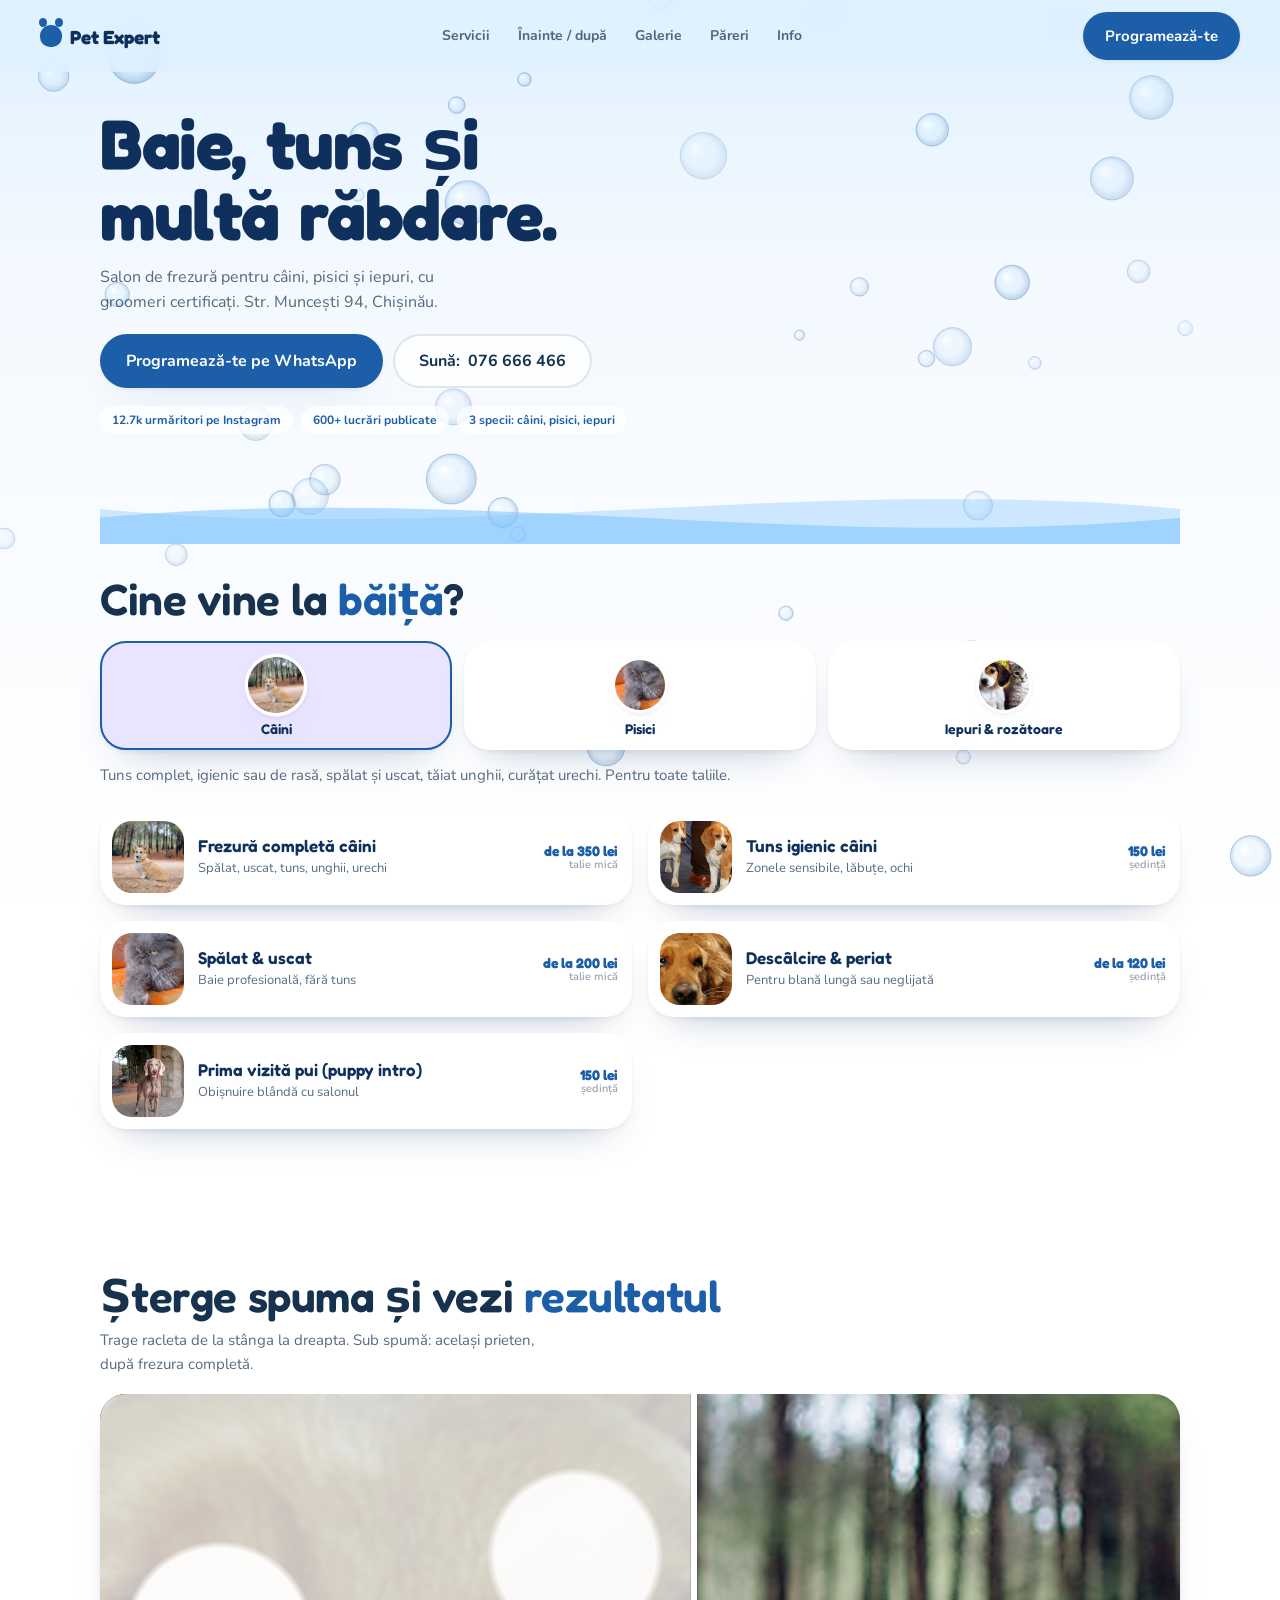
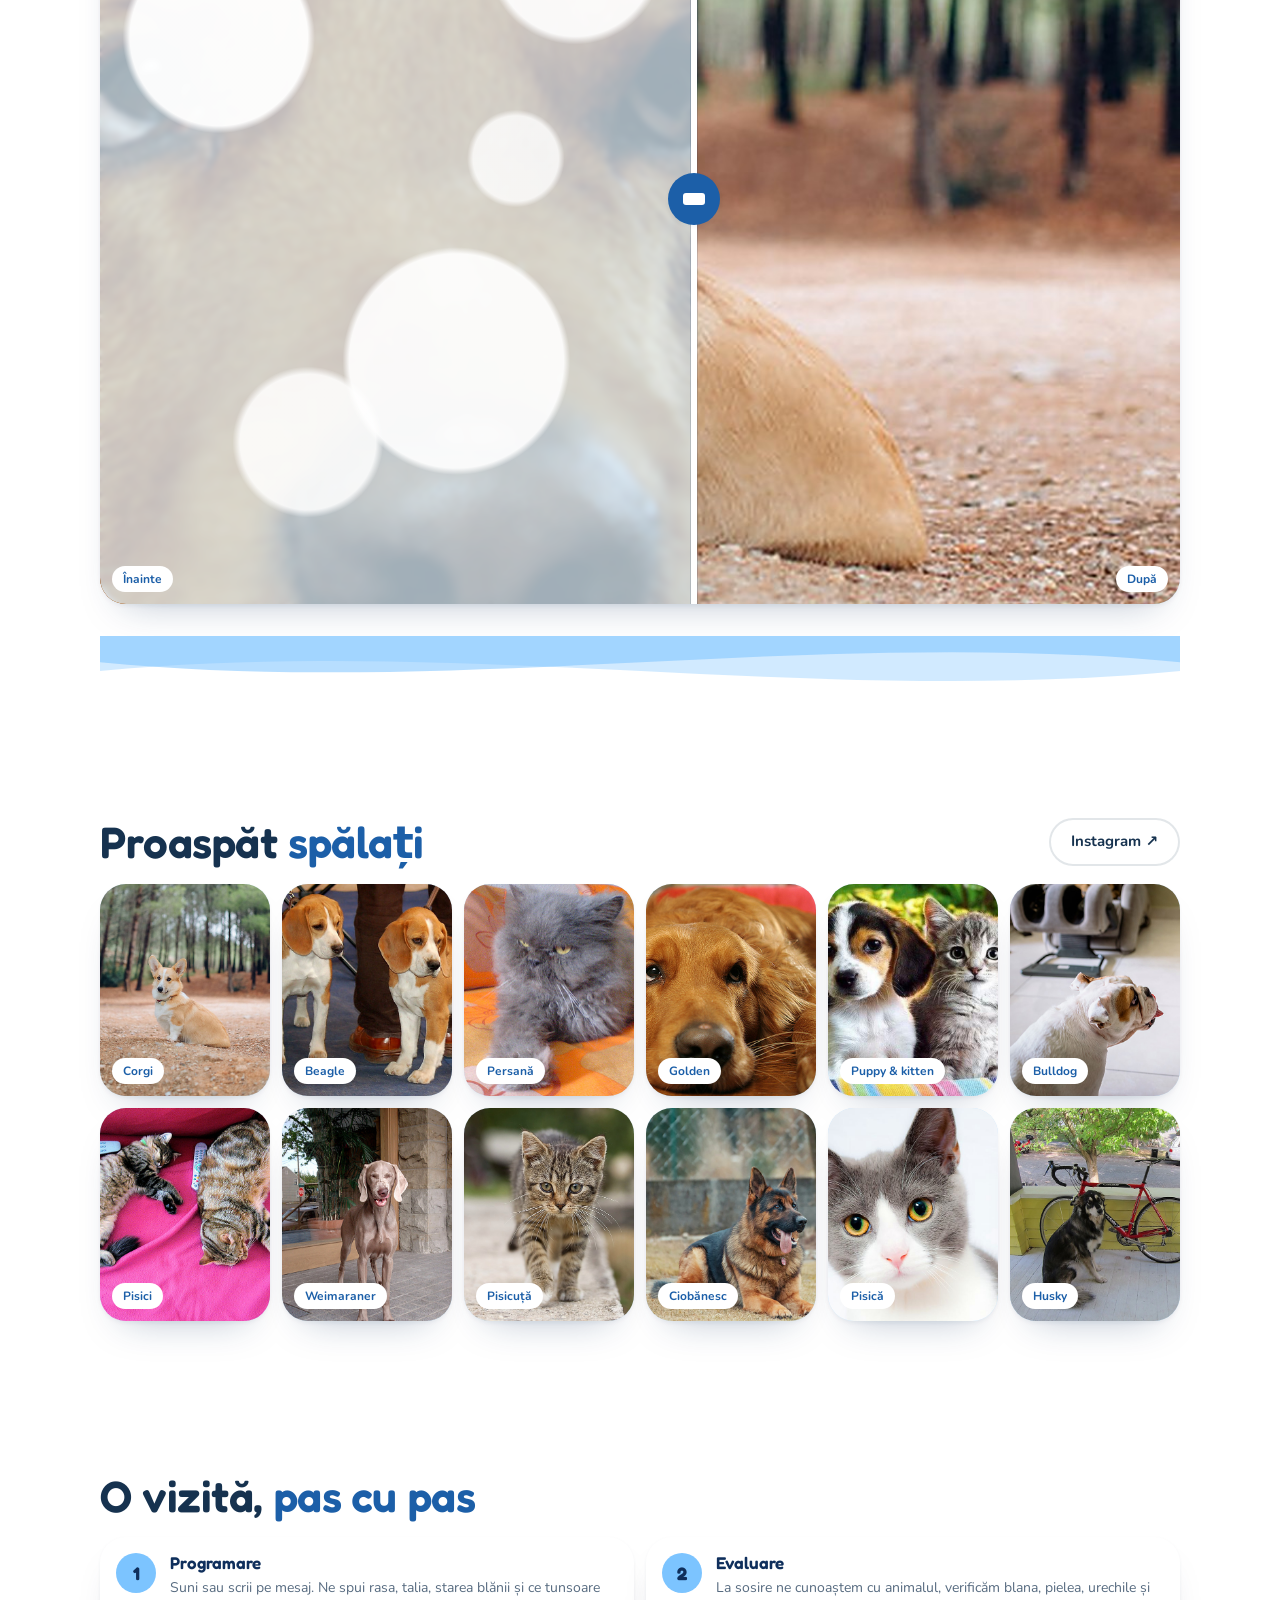
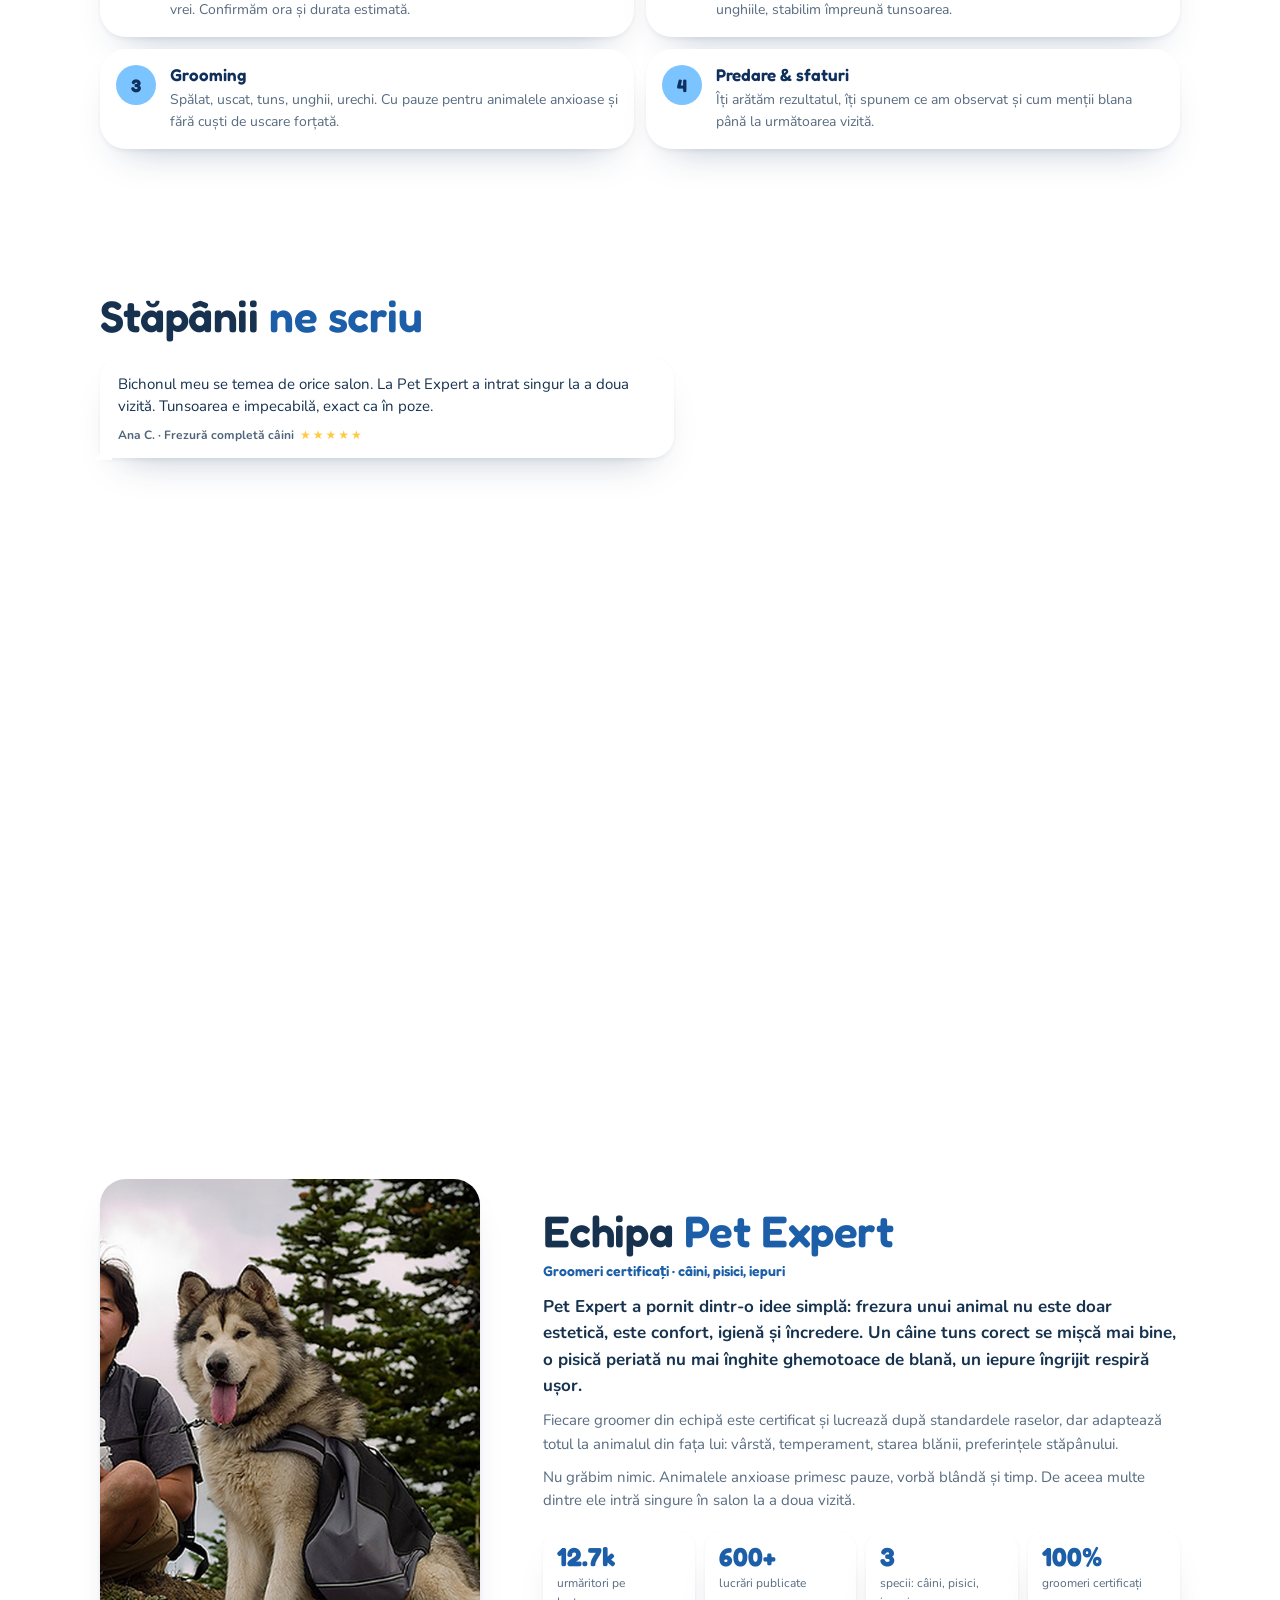
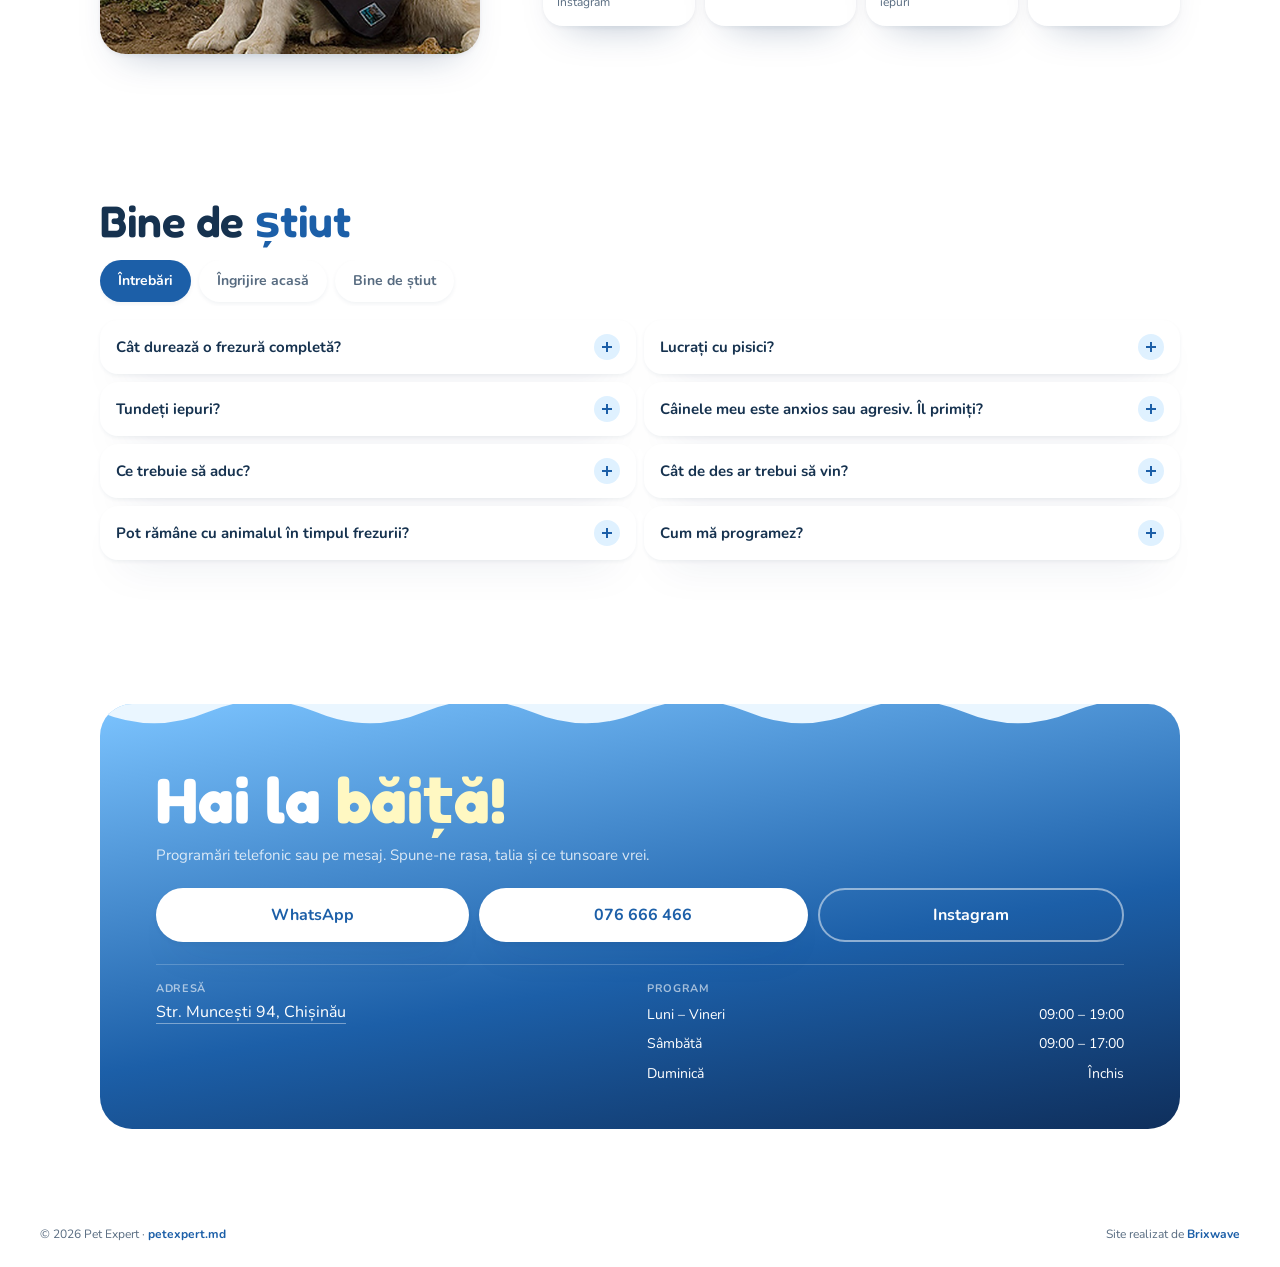
==== designs/01-bubbles/index.html @ f847d254 "Trei design-uri noi create special pentru Pet Expert - 01-bubbles: baie & spumă; bule de săpun pe ca" ====
<!DOCTYPE html>
<html lang="ro">
<head>
<meta charset="utf-8">
<meta name="viewport" content="width=device-width, initial-scale=1, viewport-fit=cover">
<title>Pet Expert — Bubbles</title>
<meta name="description" content="Pet Expert: salon de frezură pentru câini, pisici și iepuri în Chișinău, str. Muncești 94. Groomeri certificați. Programează-te la 076 666 466.">
<meta name="theme-color" content="#dff1ff">
<link rel="preconnect" href="https://fonts.googleapis.com">
<link rel="preconnect" href="https://fonts.gstatic.com" crossorigin>
<link href="https://fonts.googleapis.com/css2?family=Fredoka:wght@400;500;600;700&family=Nunito:wght@400;600;700;800&display=swap" rel="stylesheet">
<link rel="stylesheet" href="style.css">
</head>
<body>
<canvas class="bubbles" id="bubbles" aria-hidden="true"></canvas>

<header class="top">
  <a class="brand" href="#" aria-label="Pet Expert, acasă"><span class="brand__paw" aria-hidden="true"></span>Pet Expert</a>
  <nav class="top__nav" aria-label="Meniu principal"><a href="#servicii">Servicii</a><a href="#transformare">Înainte / după</a><a href="#galerie">Galerie</a><a href="#pareri">Păreri</a><a href="#info">Info</a></nav>
  <a class="btn btn--primary top__cta" data-wa href="#" target="_blank" rel="noopener">Programează-te</a>
</header>

<main>
  <!-- HERO -->
  <section class="hero">
    <div class="hero__text">
      <h1 class="hero__title" id="hero-title">Baie, tuns și multă răbdare.</h1>
      <p class="hero__sub">Salon de frezură pentru câini, pisici și iepuri, cu groomeri certificați. Str. Muncești 94, Chișinău.</p>
      <div class="hero__cta">
        <a class="btn btn--primary btn--lg" data-wa href="#" target="_blank" rel="noopener">Programează-te pe WhatsApp</a>
        <a class="btn btn--ghost btn--lg" data-tel href="#">Sună: <span data-brand="phone"></span></a>
      </div>
      <ul class="hero__facts" id="hero-facts"></ul>
    </div>
    <div class="tub">
      <div class="tub__water"></div>
      <figure class="tub__photo"><img data-photo="Cover" src="../../shared/photos/hero.jpg" alt="Samoyed alb, pufos, după frezură completă" width="800" height="1000" fetchpriority="high"></figure>
      <svg class="tub__foam" viewBox="0 0 400 60" preserveAspectRatio="none" aria-hidden="true"><path d="M0 40 Q 25 10 50 40 T 100 40 T 150 40 T 200 40 T 250 40 T 300 40 T 350 40 T 400 40 V 60 H 0 Z" fill="#fff"/></svg>
      <span class="tub__badge">12.7k urmăritori</span>
    </div>
  </section>

  <div class="wave" aria-hidden="true"><svg viewBox="0 0 1440 80" preserveAspectRatio="none"><path class="wave__p wave__p--a" d="M0 40 C 240 80 480 0 720 40 S 1200 80 1440 40 V 80 H 0 Z"/><path class="wave__p wave__p--b" d="M0 50 C 240 10 480 90 720 50 S 1200 10 1440 50 V 80 H 0 Z"/></svg></div>

  <!-- ALEGE PRIETENUL -->
  <section class="pick" id="servicii">
    <div class="wrap">
      <h2 class="h2">Cine vine la <em>băiță</em>?</h2>
      <div class="pick__row" id="pick" role="tablist" aria-label="Animalul"></div>
      <p class="pick__text" id="pick-text"></p>
    </div>
    <div class="wrap soaps" id="services"></div>
  </section>

  <!-- ÎNAINTE / DUPĂ (squeegee) -->
  <section class="squeegee" id="transformare">
    <div class="wrap">
      <h2 class="h2">Șterge spuma și vezi <em>rezultatul</em></h2>
      <p class="sub">Trage racleta de la stânga la dreapta. Sub spumă: același prieten, după frezura completă.</p>
    </div>
    <div class="wrap">
      <div class="sq" id="sq">
        <img class="sq__after" data-photo="După" src="../../shared/photos/post-01.jpg" alt="Corgi după frezură completă" width="1200" height="900" loading="lazy">
        <div class="sq__before" id="sq-before"><img data-photo="Înainte" src="../../shared/photos/post-04.jpg" alt="Golden Retriever înainte de frezură" width="1200" height="900" loading="lazy"><div class="sq__foam"></div></div>
        <input class="sq__range" id="sq-range" type="range" min="0" max="100" value="55" aria-label="Poziția racletei">
        <div class="sq__tool" aria-hidden="true"><i></i></div>
        <span class="sq__tag sq__tag--l" aria-hidden="true">Înainte</span><span class="sq__tag sq__tag--r" aria-hidden="true">După</span>
      </div>
    </div>
  </section>

  <div class="wave wave--flip" aria-hidden="true"><svg viewBox="0 0 1440 80" preserveAspectRatio="none"><path class="wave__p wave__p--a" d="M0 40 C 240 80 480 0 720 40 S 1200 80 1440 40 V 80 H 0 Z"/><path class="wave__p wave__p--b" d="M0 50 C 240 10 480 90 720 50 S 1200 10 1440 50 V 80 H 0 Z"/></svg></div>

  <!-- GALERIE -->
  <section class="gallery" id="galerie">
    <div class="wrap gallery__head"><h2 class="h2">Proaspăt <em>spălați</em></h2><a class="btn btn--ghost" data-ig href="#" target="_blank" rel="noopener">Instagram ↗</a></div>
    <div class="gallery__row" id="gallery" tabindex="0" aria-label="Galerie, derulează orizontal"></div>
  </section>

  <!-- CUM DECURGE -->
  <section class="steps">
    <div class="wrap">
      <h2 class="h2">O vizită, <em>pas cu pas</em></h2>
      <ol class="steps__list" id="process"></ol>
    </div>
  </section>

  <!-- PĂRERI -->
  <section class="chat" id="pareri">
    <div class="wrap">
      <h2 class="h2">Stăpânii <em>ne scriu</em></h2>
      <div class="chat__list" id="quotes"></div>
    </div>
  </section>

  <!-- ECHIPA + CIFRE -->
  <section class="team">
    <div class="wrap team__grid">
      <figure class="team__photo"><img data-photo="Echipa" src="../../shared/photos/portrait.jpg" alt="Om și husky, prieteni" width="800" height="1000" loading="lazy"></figure>
      <div class="team__text">
        <h2 class="h2">Echipa <em>Pet Expert</em></h2>
        <p class="team__role" data-founder="role"></p>
        <div id="story"></div>
        <ul class="stats" id="stats"></ul>
      </div>
    </div>
  </section>

  <!-- INFO -->
  <section class="info" id="info">
    <div class="wrap">
      <h2 class="h2">Bine de <em>știut</em></h2>
      <div class="tabs" id="tabs" role="tablist"></div>
      <div class="acc is-on" id="faq" role="tabpanel"></div>
      <div class="acc" id="care" role="tabpanel"></div>
      <div class="acc" id="policies" role="tabpanel"></div>
    </div>
  </section>

  <!-- CONTACT -->
  <section class="contact" id="contact">
    <div class="wrap contact__card">
      <svg class="contact__foam" viewBox="0 0 400 40" preserveAspectRatio="none" aria-hidden="true"><path d="M0 30 Q 20 5 40 30 T 80 30 T 120 30 T 160 30 T 200 30 T 240 30 T 280 30 T 320 30 T 360 30 T 400 30 V 40 H 0 Z" fill="#eaf6ff"/></svg>
      <h2 class="contact__title">Hai la <em>băiță!</em></h2>
      <p>Programări telefonic sau pe mesaj. Spune-ne rasa, talia și ce tunsoare vrei.</p>
      <div class="contact__cta">
        <a class="btn btn--light btn--lg" data-wa href="#" target="_blank" rel="noopener">WhatsApp</a>
        <a class="btn btn--light btn--lg" data-tel href="#"><span data-brand="phone"></span></a>
        <a class="btn btn--outline btn--lg" data-ig href="#" target="_blank" rel="noopener">Instagram</a>
      </div>
      <div class="contact__grid">
        <div><b>Adresă</b><a data-maps href="#" target="_blank" rel="noopener" data-brand="address"></a></div>
        <div><b>Program</b><div id="schedule"></div></div>
      </div>
    </div>
  </section>
</main>

<footer class="foot"><span>© <span id="year"></span> Pet Expert · <a data-site href="#" target="_blank" rel="noopener">petexpert.md</a></span><span>Site realizat de <a href="https://github.com/brixwave-technology" target="_blank" rel="noopener">Brixwave</a></span></footer>

<nav class="dock" aria-label="Acțiuni rapide"><a class="dock__main" data-wa href="#" target="_blank" rel="noopener">WhatsApp · programare</a><a data-tel href="#">Sună</a></nav>

<script src="../../shared/petexpert-data.js"></script>
<script src="script.js"></script>
</body>
</html>
---- designs/01-bubbles/style.css ----
/* ============ BUBBLES — Pet Expert (mobile-first) ============ */
:root{
  --sky:#dff1ff; --sky-2:#c6e6ff; --water:#7cc4ff; --deep:#1c5fa8; --navy:#0f2f5c; --lav:#e9e4ff; --foam:#ffffff;
  --ink:#16324f; --ink-70:rgba(22,50,79,.72); --ink-45:rgba(22,50,79,.45); --line:rgba(22,50,79,.12);
  --display:"Fredoka", system-ui, sans-serif; --sans:"Nunito", system-ui, sans-serif;
  --spring:cubic-bezier(.34,1.56,.64,1); --ease:cubic-bezier(.32,.72,0,1);
  --pad:20px; --r:26px; --dock:74px;
  --shadow:0 2px 4px rgba(15,47,92,.06),0 20px 40px -24px rgba(15,47,92,.35);
}
*,*::before,*::after{box-sizing:border-box}
html{scroll-behavior:smooth}
@media (prefers-reduced-motion:reduce){html{scroll-behavior:auto}}
body{margin:0;background:linear-gradient(180deg,var(--sky) 0%,#f4f9ff 30%,#fff 100%) fixed;color:var(--ink);font:400 16px/1.55 var(--sans);-webkit-font-smoothing:antialiased;overflow-x:hidden;padding-bottom:calc(var(--dock) + env(safe-area-inset-bottom))}
img{display:block;max-width:100%;height:auto}
a{color:inherit;text-decoration:none}
ul,ol{margin:0;padding:0;list-style:none}
h1,h2,h3,p,figure,dl,dd{margin:0}
button{font:inherit;color:inherit}
em{font-style:normal;color:var(--deep)}
::selection{background:var(--water);color:var(--navy)}
:focus-visible{outline:3px solid var(--water);outline-offset:3px;border-radius:12px}
.wrap{padding:0 var(--pad)}
section{padding:44px 0;position:relative}
.h2{font:600 clamp(28px,7.4vw,36px)/1.05 var(--display);letter-spacing:-.01em;text-wrap:balance}
.sub{margin-top:10px;color:var(--ink-70);font-size:15px;max-width:52ch}
.bubbles{position:fixed;inset:0;width:100%;height:100%;z-index:0;pointer-events:none}
main,header,footer,.dock,.wave{position:relative;z-index:1}

/* buttons */
.btn{display:inline-flex;align-items:center;justify-content:center;gap:8px;min-height:48px;padding:12px 20px;border-radius:999px;border:2px solid transparent;background:#fff;color:var(--ink);font:700 15px/1 var(--sans);cursor:pointer;transition:transform .55s var(--spring),background-color .3s,box-shadow .4s;box-shadow:var(--shadow);-webkit-tap-highlight-color:transparent}
.btn:hover{transform:translateY(-2px) scale(1.02)}
.btn:active{transform:scale(.96);transition-duration:.08s}
.btn--primary{background:var(--deep);color:#fff}
.btn--primary:hover{background:#1a6fc4}
.btn--ghost{background:rgba(255,255,255,.7);border-color:var(--line);box-shadow:none}
.btn--light{background:#fff;color:var(--deep)}
.btn--outline{background:transparent;color:#fff;border-color:rgba(255,255,255,.5);box-shadow:none}
.btn--lg{min-height:54px;padding:14px 24px;font-size:16px}

/* top */
.top{position:sticky;top:0;z-index:30;display:flex;align-items:center;justify-content:space-between;gap:12px;padding:10px var(--pad);background:rgba(223,241,255,.75);backdrop-filter:blur(14px);-webkit-backdrop-filter:blur(14px)}
.brand{display:flex;align-items:center;gap:8px;font:700 19px/1 var(--display);color:var(--navy)}
.brand__paw{width:22px;height:22px;border-radius:50% 50% 45% 45%;background:var(--deep);position:relative}
.brand__paw::before,.brand__paw::after{content:"";position:absolute;width:8px;height:9px;border-radius:50%;background:var(--deep);top:-7px;left:-1px}
.brand__paw::after{left:auto;right:-1px}
.top__nav{display:none}
.top__cta{display:none}

/* hero */
.hero{padding:18px var(--pad) 0;display:grid;gap:26px}
.hero__title{font:700 clamp(38px,11vw,54px)/1.02 var(--display);letter-spacing:-.02em;color:var(--navy)}
.hero__title .l{display:inline-block;opacity:0;transform:translateY(30px) scale(.8);animation:pop .8s var(--spring) forwards;animation-delay:calc(var(--i) * 28ms)}
.hero__title .sp{display:inline-block;width:.28em}
@keyframes pop{to{opacity:1;transform:none}}
.hero__sub{margin-top:14px;color:var(--ink-70);font-size:16px;max-width:38ch;opacity:0;animation:up .8s var(--ease) .5s forwards}
.hero__cta{display:grid;gap:10px;margin-top:20px;opacity:0;animation:up .8s var(--ease) .65s forwards}
.hero__facts{display:flex;flex-wrap:wrap;gap:8px;margin-top:18px;opacity:0;animation:up .8s var(--ease) .8s forwards}
.hero__facts li{padding:8px 12px;border-radius:999px;background:rgba(255,255,255,.75);font:700 12px/1 var(--sans);color:var(--deep)}
@keyframes up{from{opacity:0;transform:translateY(12px)}to{opacity:1;transform:none}}
.tub{position:relative;aspect-ratio:4/5;max-width:440px;border-radius:220px 220px var(--r) var(--r);overflow:hidden;background:var(--sky-2);box-shadow:var(--shadow);opacity:0;animation:up 1s var(--ease) .3s forwards}
.tub__photo{position:absolute;inset:0}
.tub__photo img{width:100%;height:100%;object-fit:cover;transform:scale(1.04);transition:transform 1.6s var(--ease)}
.tub:hover .tub__photo img{transform:none}
.tub__water{position:absolute;left:-10%;right:-10%;bottom:-6%;height:34%;background:linear-gradient(180deg,rgba(124,196,255,.55),rgba(28,95,168,.65));border-radius:50% 50% 0 0/40% 40% 0 0;animation:slosh 5s ease-in-out infinite alternate;z-index:2;mix-blend-mode:multiply}
@keyframes slosh{to{transform:translateX(4%) rotate(-2deg)}}
.tub__foam{position:absolute;left:-2%;right:-2%;bottom:24%;width:104%;height:40px;z-index:3;animation:foam 4s ease-in-out infinite alternate}
@keyframes foam{to{transform:translateX(-3%) translateY(3px)}}
.tub__badge{position:absolute;top:16px;right:16px;z-index:4;padding:10px 14px;border-radius:999px;background:#fff;font:700 13px/1 var(--display);color:var(--deep);box-shadow:var(--shadow);animation:float 5s ease-in-out infinite alternate}
@keyframes float{to{transform:translateY(-8px) rotate(3deg)}}
@media (prefers-reduced-motion:reduce){.hero__title .l,.hero__sub,.hero__cta,.hero__facts,.tub{animation:none;opacity:1;transform:none}.tub__water,.tub__foam,.tub__badge,.wave__p,.soap{animation:none!important}}

/* waves */
.wave{height:70px;margin:20px 0 -20px;overflow:hidden;line-height:0}
.wave svg{width:200%;height:100%;display:block;animation:wave 14s linear infinite}
.wave--flip svg{transform:scaleY(-1)}
.wave--flip{margin:-20px 0 20px}
@keyframes wave{to{transform:translateX(-50%)}}
.wave--flip svg{animation:wave-flip 14s linear infinite}
@keyframes wave-flip{from{transform:scaleY(-1) translateX(0)}to{transform:scaleY(-1) translateX(-50%)}}
.wave__p--a{fill:rgba(124,196,255,.35)}
.wave__p--b{fill:rgba(124,196,255,.55)}

/* pick */
.pick__row{display:flex;gap:12px;margin-top:18px}
.pet-btn{flex:1;display:flex;flex-direction:column;align-items:center;gap:8px;padding:14px 8px 12px;border-radius:var(--r);border:2px solid transparent;background:#fff;cursor:pointer;box-shadow:var(--shadow);transition:transform .55s var(--spring),border-color .3s,background-color .3s}
.pet-btn:active{transform:scale(.95)}
.pet-btn.is-on{border-color:var(--deep);background:var(--lav)}
.pet-btn i{width:56px;height:56px;border-radius:50%;overflow:hidden;display:block;border:3px solid #fff;box-shadow:var(--shadow);transition:transform .6s var(--spring)}
.pet-btn.is-on i{transform:scale(1.12) rotate(-6deg)}
.pet-btn img{width:100%;height:100%;object-fit:cover}
.pet-btn b{font:600 14px/1.1 var(--display);color:var(--navy)}
.pick__text{margin-top:14px;color:var(--ink-70);font-size:15px}
.soaps{display:grid;gap:12px;margin-top:22px}
.soap{position:relative;border-radius:var(--r);background:#fff;box-shadow:var(--shadow);overflow:hidden;animation:float 6s ease-in-out infinite alternate;animation-delay:calc(var(--i) * -.9s);transition:opacity .4s,transform .5s var(--spring)}
.soap.is-hidden{display:none}
.soap__head{width:100%;display:grid;grid-template-columns:72px 1fr auto;gap:14px;align-items:center;padding:12px 14px 12px 12px;border:0;background:none;text-align:left;cursor:pointer}
.soap__img{width:72px;height:72px;border-radius:20px;overflow:hidden;background:var(--sky)}
.soap__img img{width:100%;height:100%;object-fit:cover}
.soap__name{display:block;font:600 17px/1.15 var(--display);color:var(--navy)}
.soap__sub{display:block;margin-top:3px;font-size:13px;color:var(--ink-70)}
.soap__price{font:700 14px/1.1 var(--display);color:var(--deep);text-align:right;white-space:nowrap}
.soap__price small{display:block;font:600 11px/1.2 var(--sans);color:var(--ink-45)}
.soap__body{display:grid;grid-template-rows:0fr;transition:grid-template-rows .55s var(--ease)}
.soap__body>div{overflow:hidden}
.soap__body p{padding:0 16px 8px;font-size:14px;color:var(--ink-70)}
.soap__meta{display:flex;flex-wrap:wrap;gap:8px;padding:6px 16px 16px}
.soap__meta span{padding:7px 11px;border-radius:999px;background:var(--sky);font:700 12px/1 var(--sans);color:var(--deep)}
.soap__meta .btn{margin-left:auto;min-height:40px;padding:8px 14px;font-size:13px}
.soap.is-open .soap__body{grid-template-rows:1fr}
.soap.is-open{animation-play-state:paused;transform:none}

/* squeegee */
.sq{position:relative;aspect-ratio:4/3;border-radius:var(--r);overflow:hidden;background:var(--sky-2);box-shadow:var(--shadow);user-select:none;touch-action:pan-y;margin-top:18px}
.sq img{position:absolute;inset:0;width:100%;height:100%;object-fit:cover}
.sq__before{position:absolute;inset:0;width:var(--x,55%);overflow:hidden}
.sq__before img{width:auto;height:100%;max-width:none}
.sq__foam{position:absolute;inset:0;background:radial-gradient(circle at 20% 30%,rgba(255,255,255,.95) 0 12%,transparent 13%),radial-gradient(circle at 60% 70%,rgba(255,255,255,.9) 0 16%,transparent 17%),radial-gradient(circle at 80% 20%,rgba(255,255,255,.9) 0 10%,transparent 11%),radial-gradient(circle at 35% 80%,rgba(255,255,255,.85) 0 9%,transparent 10%),radial-gradient(circle at 70% 45%,rgba(255,255,255,.8) 0 7%,transparent 8%),rgba(223,241,255,.72);backdrop-filter:blur(3px);-webkit-backdrop-filter:blur(3px)}
.sq__range{position:absolute;inset:0;width:100%;height:100%;opacity:0;cursor:ew-resize;margin:0;z-index:3}
.sq__tool{position:absolute;top:0;bottom:0;left:var(--x,55%);width:6px;background:#fff;transform:translateX(-50%);z-index:2;box-shadow:0 0 0 1px rgba(15,47,92,.15)}
.sq__tool i{position:absolute;left:50%;top:50%;width:52px;height:52px;border-radius:50%;background:var(--deep);transform:translate(-50%,-50%);box-shadow:var(--shadow);display:grid;place-items:center}
.sq__tool i::before{content:"";width:22px;height:12px;border-radius:3px;background:#fff}
.sq__tag{position:absolute;bottom:12px;padding:7px 11px;border-radius:999px;background:#fff;font:700 12px/1 var(--sans);color:var(--deep);z-index:2}
.sq__tag--l{left:12px}.sq__tag--r{right:12px}

/* gallery */
.gallery__head{display:flex;justify-content:space-between;align-items:center;gap:12px;flex-wrap:wrap}
.gallery__row{display:flex;gap:12px;overflow-x:auto;scroll-snap-type:x mandatory;padding:18px var(--pad) 8px;scrollbar-width:none}
.gallery__row::-webkit-scrollbar{display:none}
.shot{flex:0 0 62%;scroll-snap-align:center;aspect-ratio:4/5;border-radius:var(--r);overflow:hidden;position:relative;background:var(--sky-2);box-shadow:var(--shadow);transform:rotate(calc(var(--r-deg) * 1deg));transition:transform .7s var(--spring)}
.shot:hover{transform:rotate(0) scale(1.03)}
.shot img{width:100%;height:100%;object-fit:cover}
.shot::after{content:"";position:absolute;inset:0;background:linear-gradient(115deg,transparent 40%,rgba(255,255,255,.45) 50%,transparent 60%);transform:translateX(-120%);transition:transform .9s var(--ease)}
.shot:hover::after{transform:translateX(120%)}
.shot figcaption{position:absolute;left:12px;bottom:12px;padding:7px 11px;border-radius:999px;background:#fff;font:700 12px/1 var(--sans);color:var(--deep)}

/* steps */
.steps__list{display:grid;gap:12px;margin-top:18px;counter-reset:s}
.steps__list li{display:grid;grid-template-columns:auto 1fr;gap:14px;padding:16px;border-radius:var(--r);background:#fff;box-shadow:var(--shadow)}
.steps__list li::before{counter-increment:s;content:counter(s);width:40px;height:40px;border-radius:50%;background:var(--water);color:var(--navy);display:grid;place-items:center;font:700 18px/1 var(--display)}
.steps__list h3{font:600 17px/1.2 var(--display);color:var(--navy)}
.steps__list p{margin-top:4px;font-size:14px;color:var(--ink-70)}

/* chat bubbles */
.chat__list{display:grid;gap:14px;margin-top:18px}
.msg{position:relative;max-width:88%;padding:16px 18px;border-radius:22px;background:#fff;box-shadow:var(--shadow);font-size:15px;line-height:1.5}
.msg::after{content:"";position:absolute;bottom:-2px;width:18px;height:18px;background:#fff;clip-path:polygon(0 0,100% 100%,0 100%)}
.msg:nth-child(odd){justify-self:start;border-bottom-left-radius:6px}
.msg:nth-child(odd)::after{left:-6px;transform:scaleX(-1)}
.msg:nth-child(even){justify-self:end;background:var(--deep);color:#fff;border-bottom-right-radius:6px}
.msg:nth-child(even)::after{right:-6px;background:var(--deep)}
.msg footer{margin-top:10px;font:700 12px/1.2 var(--sans);opacity:.75}
.msg .stars{letter-spacing:2px;color:#ffb703;margin-left:6px}
.msg.reveal{transform:translateY(16px) scale(.96)}

/* team + stats */
.team__grid{display:grid;gap:18px}
.team__photo{aspect-ratio:4/5;max-width:380px;border-radius:var(--r);overflow:hidden;box-shadow:var(--shadow)}
.team__photo img{width:100%;height:100%;object-fit:cover}
.team__role{margin-top:8px;font:600 14px/1.3 var(--display);color:var(--deep)}
#story{margin-top:14px;display:grid;gap:10px;color:var(--ink-70);font-size:15px}
#story p:first-child{color:var(--ink);font-weight:700;font-size:17px}
.stats{display:grid;grid-template-columns:1fr 1fr;gap:10px;margin-top:18px}
.stats li{padding:14px;border-radius:20px;background:#fff;box-shadow:var(--shadow)}
.stats b{display:block;font:700 26px/1 var(--display);color:var(--deep)}
.stats span{display:block;margin-top:4px;font-size:12px;color:var(--ink-70)}

/* info */
.tabs{display:flex;gap:8px;margin-top:16px;overflow-x:auto;scrollbar-width:none;padding-bottom:4px}
.tabs::-webkit-scrollbar{display:none}
.tabs button{flex:none;min-height:42px;padding:10px 16px;border-radius:999px;border:2px solid transparent;background:#fff;font:700 14px/1 var(--sans);color:var(--ink-70);cursor:pointer;box-shadow:var(--shadow);transition:transform .5s var(--spring),background-color .3s,color .3s}
.tabs button.is-on{background:var(--deep);color:#fff}
.tabs button:active{transform:scale(.95)}
.acc{display:none;gap:8px;margin-top:14px}
.acc.is-on{display:grid}
.ai{border-radius:18px;background:#fff;box-shadow:var(--shadow);overflow:hidden}
.ai button{width:100%;display:flex;justify-content:space-between;align-items:center;gap:12px;min-height:52px;padding:14px 16px;background:none;border:0;text-align:left;font:700 15px/1.3 var(--sans);cursor:pointer}
.ai button i{flex:none;width:26px;height:26px;border-radius:50%;background:var(--sky);position:relative;transition:transform .5s var(--spring)}
.ai button i::before,.ai button i::after{content:"";position:absolute;left:50%;top:50%;width:10px;height:2px;background:var(--deep);transform:translate(-50%,-50%)}
.ai button i::after{transform:translate(-50%,-50%) rotate(90deg)}
.ai.is-open button i{transform:rotate(45deg)}
.ai .a{display:grid;grid-template-rows:0fr;transition:grid-template-rows .5s var(--ease)}
.ai .a>div{overflow:hidden}
.ai .a p{padding:0 16px 16px;font-size:14px;color:var(--ink-70)}
.ai.is-open .a{grid-template-rows:1fr}

/* contact */
.contact__card{position:relative;margin:0 var(--pad);padding:40px 22px 26px;border-radius:32px;background:linear-gradient(170deg,var(--water),var(--deep) 60%,var(--navy));color:#fff;overflow:hidden}
.contact__foam{position:absolute;left:0;top:-1px;width:100%;height:36px;transform:scaleY(-1)}
.contact__title{font:700 clamp(34px,10vw,52px)/1 var(--display)}
.contact__title em{color:#fff8c2}
.contact__card>p{margin-top:12px;color:rgba(255,255,255,.8);font-size:15px}
.contact__cta{display:grid;gap:10px;margin-top:20px}
.contact__grid{display:grid;gap:14px;margin-top:22px;padding-top:18px;border-top:1px solid rgba(255,255,255,.2)}
.contact__grid b{display:block;font:700 11px/1 var(--sans);letter-spacing:.06em;text-transform:uppercase;color:rgba(255,255,255,.6);margin-bottom:6px}
.contact__grid a{border-bottom:1px solid rgba(255,255,255,.4)}
.sched{display:flex;justify-content:space-between;gap:12px;padding:4px 0;font-size:14px;font-variant-numeric:tabular-nums}
.foot{display:flex;justify-content:space-between;flex-wrap:wrap;gap:8px;padding:20px var(--pad);font-size:12px;color:var(--ink-70)}
.foot a{color:var(--deep);font-weight:700}

/* dock */
.dock{position:fixed;left:0;right:0;bottom:0;z-index:40;display:grid;grid-template-columns:1.7fr 1fr;gap:8px;padding:10px var(--pad) calc(10px + env(safe-area-inset-bottom));background:rgba(255,255,255,.85);backdrop-filter:blur(16px);-webkit-backdrop-filter:blur(16px);border-top:1px solid var(--line)}
.dock a{display:inline-flex;align-items:center;justify-content:center;min-height:50px;border-radius:999px;background:var(--sky);color:var(--deep);font:700 14px/1 var(--sans);transition:transform .4s var(--spring)}
.dock a:active{transform:scale(.96)}
.dock__main{background:var(--deep)!important;color:#fff!important}

/* reveals */
.reveal{opacity:0;transform:translateY(16px);transition:opacity .7s ease,transform .8s var(--spring)}
.reveal.is-in{opacity:1;transform:none}
@media (prefers-reduced-motion:reduce){.reveal{opacity:1;transform:none;transition:none}}

/* ≥ 720 */
@media (min-width:720px){
  :root{--pad:32px}
  .hero{grid-template-columns:1.05fr .95fr;align-items:center;gap:40px;padding-top:36px}
  .hero__cta{grid-template-columns:auto auto;justify-content:start}
  .tub{margin-left:auto}
  .soaps{grid-template-columns:1fr 1fr}
  .shot{flex-basis:34%}
  .steps__list{grid-template-columns:1fr 1fr}
  .team__grid{grid-template-columns:.8fr 1.2fr;align-items:center}
  .stats{grid-template-columns:repeat(4,1fr)}
  .contact__cta{grid-template-columns:auto auto auto}
  .contact__grid{grid-template-columns:1fr 1fr}
  .msg{max-width:70%}
}
/* ≥ 1024 */
@media (min-width:1024px){
  :root{--pad:0px;--dock:0px}
  body{padding-bottom:0}
  main{max-width:1160px;margin:0 auto;padding:0 40px}
  section{padding:72px 0}
  .top{padding:12px 40px}
  .top__nav{display:flex;gap:4px}
  .top__nav a{padding:8px 12px;border-radius:999px;font:700 14px/1 var(--sans);color:var(--ink-70);transition:background-color .3s,color .3s}
  .top__nav a:hover{background:#fff;color:var(--deep)}
  .top__cta{display:inline-flex}
  .dock{display:none}
  .h2{font-size:44px}
  .hero__title{font-size:70px}
  .soaps{grid-template-columns:repeat(2,1fr);gap:16px}
  .gallery__row{overflow:visible;display:grid;grid-template-columns:repeat(6,1fr);scroll-snap-type:none}
  .shot{flex:none}
  .chat__list{max-width:820px}
  .acc.is-on{grid-template-columns:1fr 1fr}
  .contact__card{padding:64px 56px 40px}
  .contact__title{font-size:64px}
  .foot{padding:24px 40px}
  .wave{margin:40px 0 -40px}.wave--flip{margin:-40px 0 40px}
}
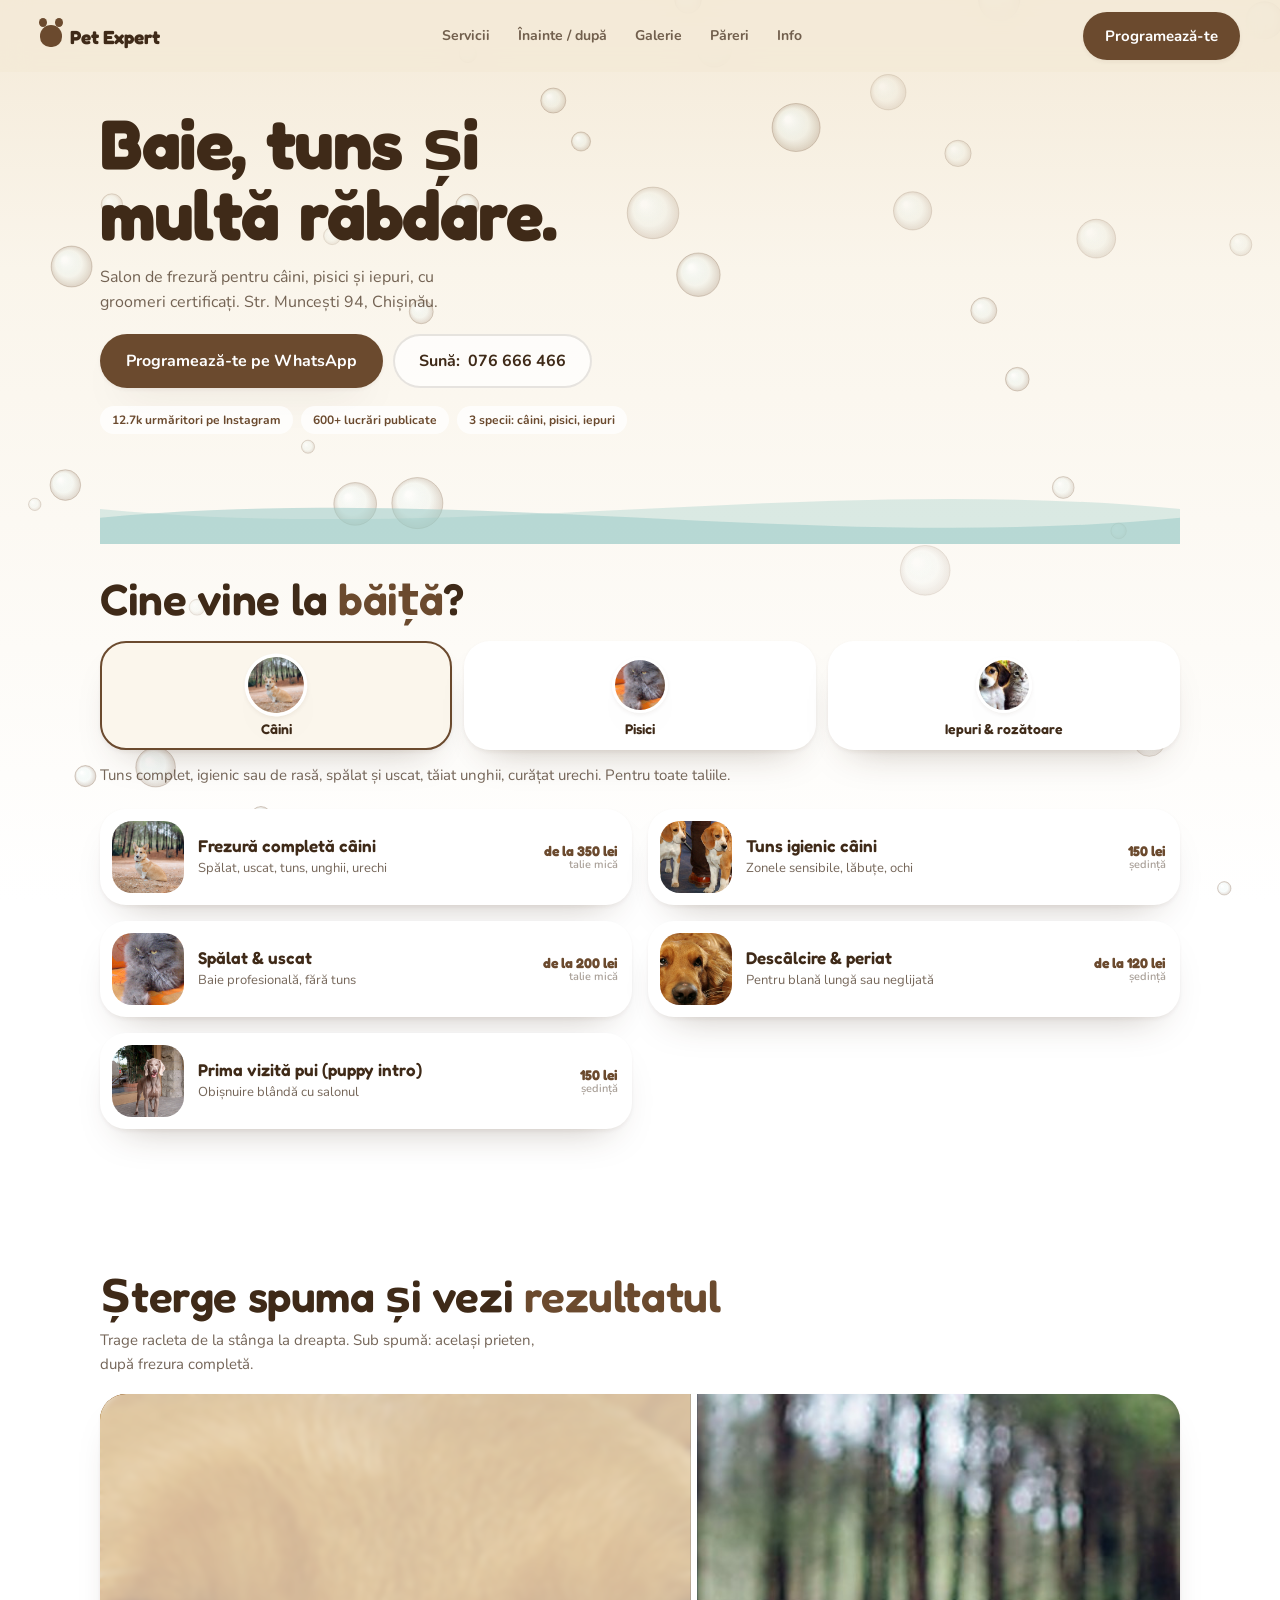
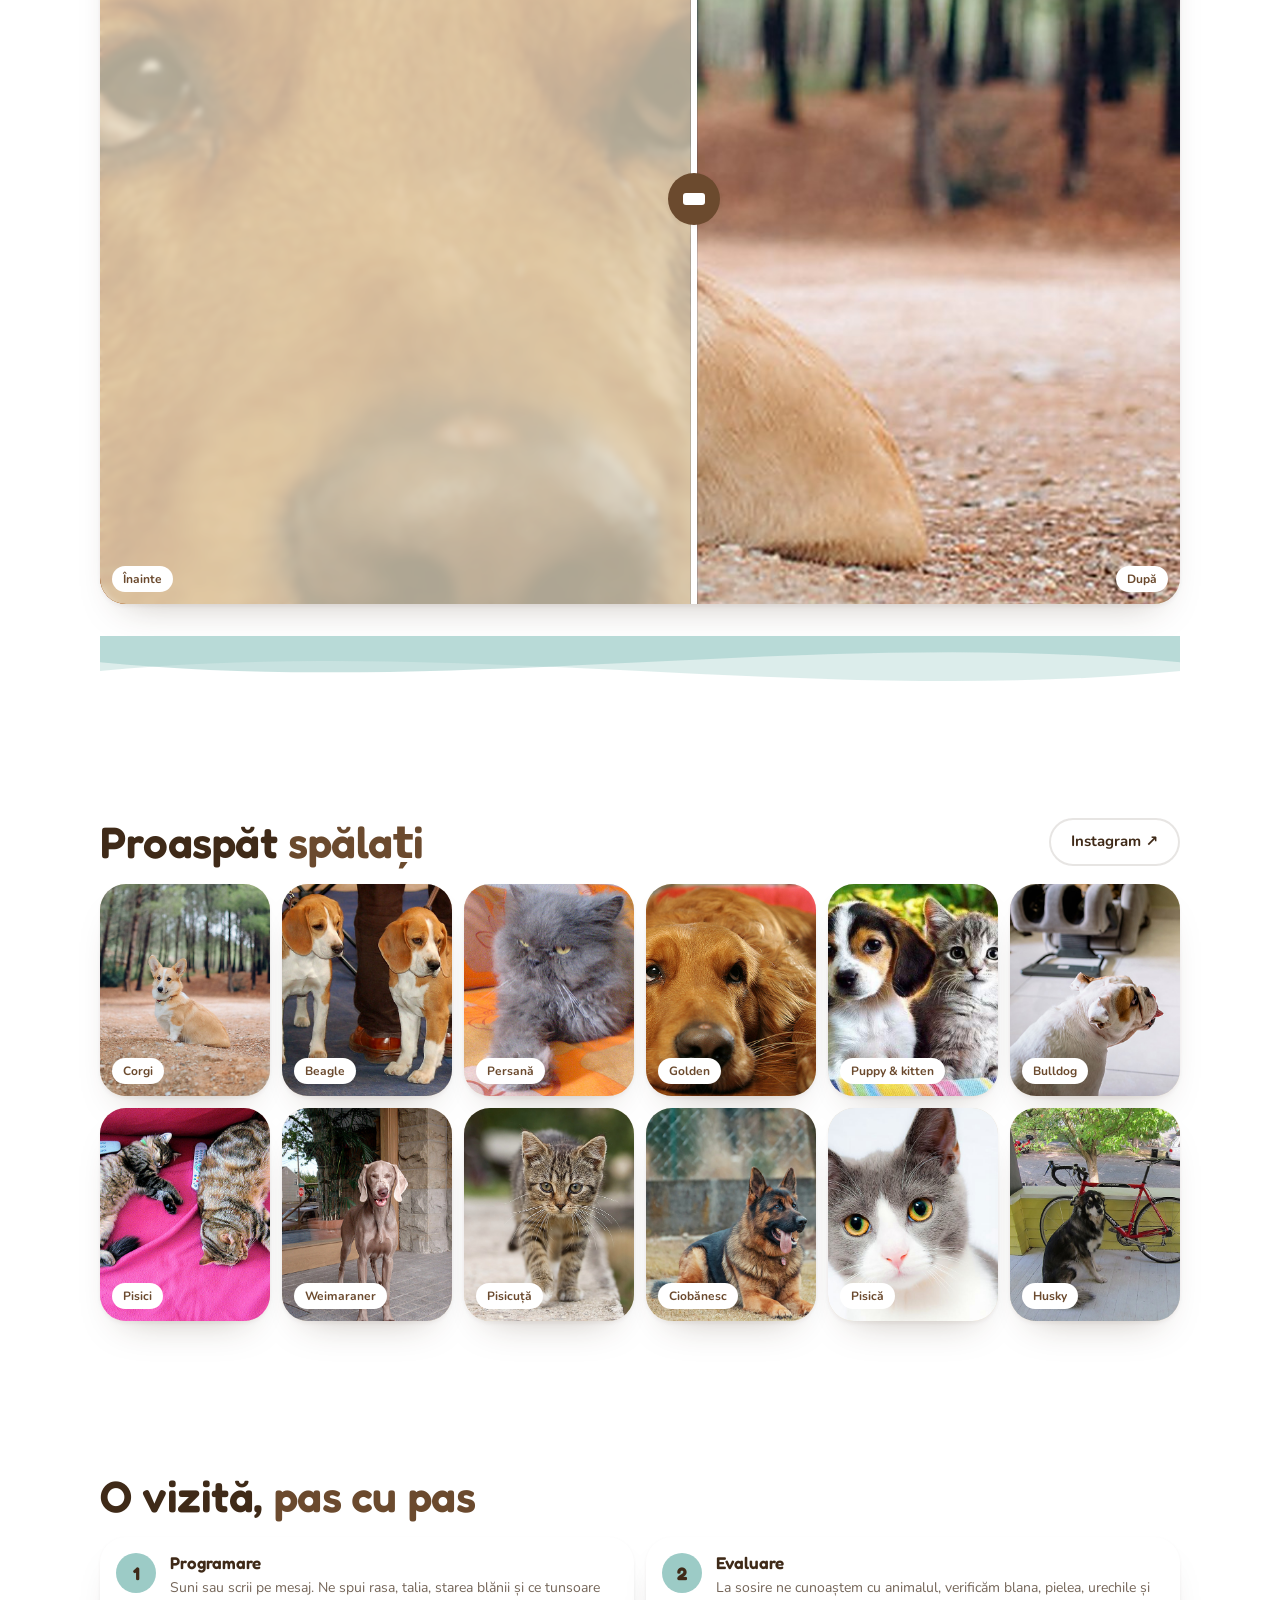
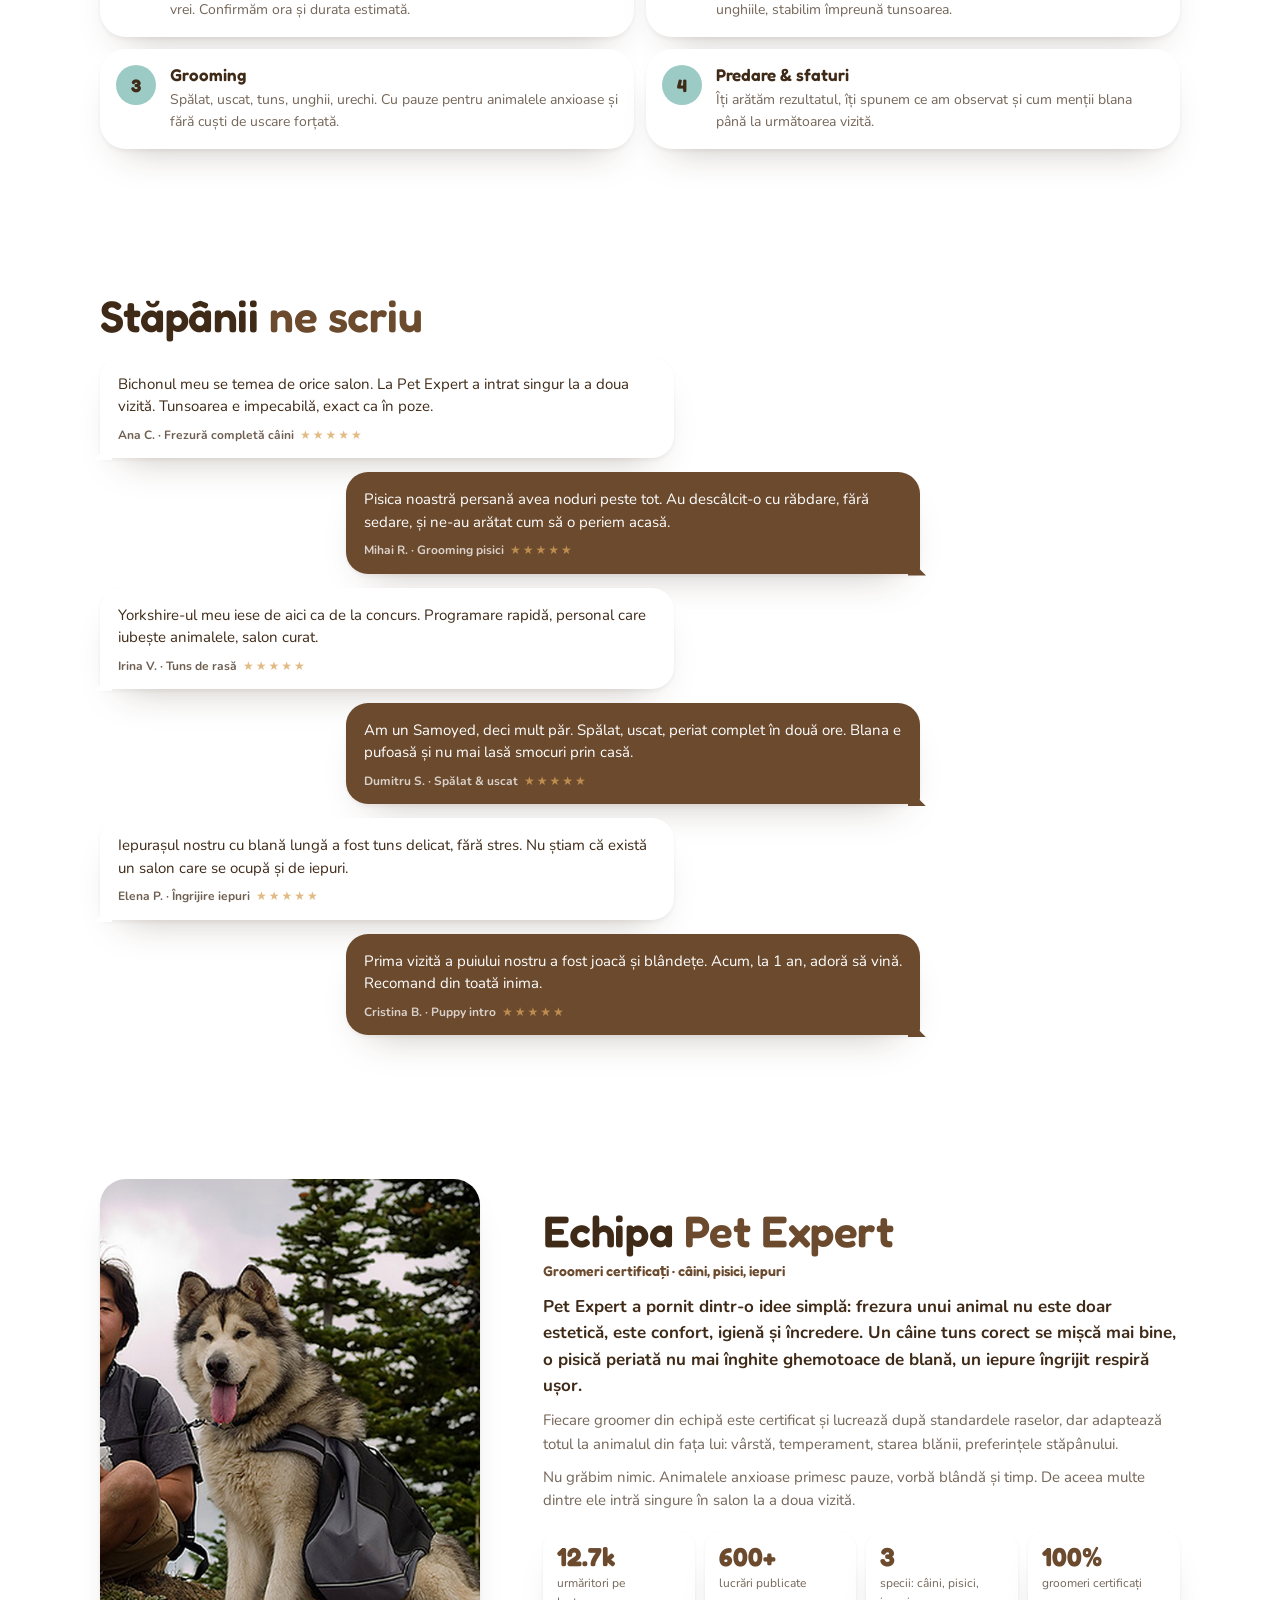
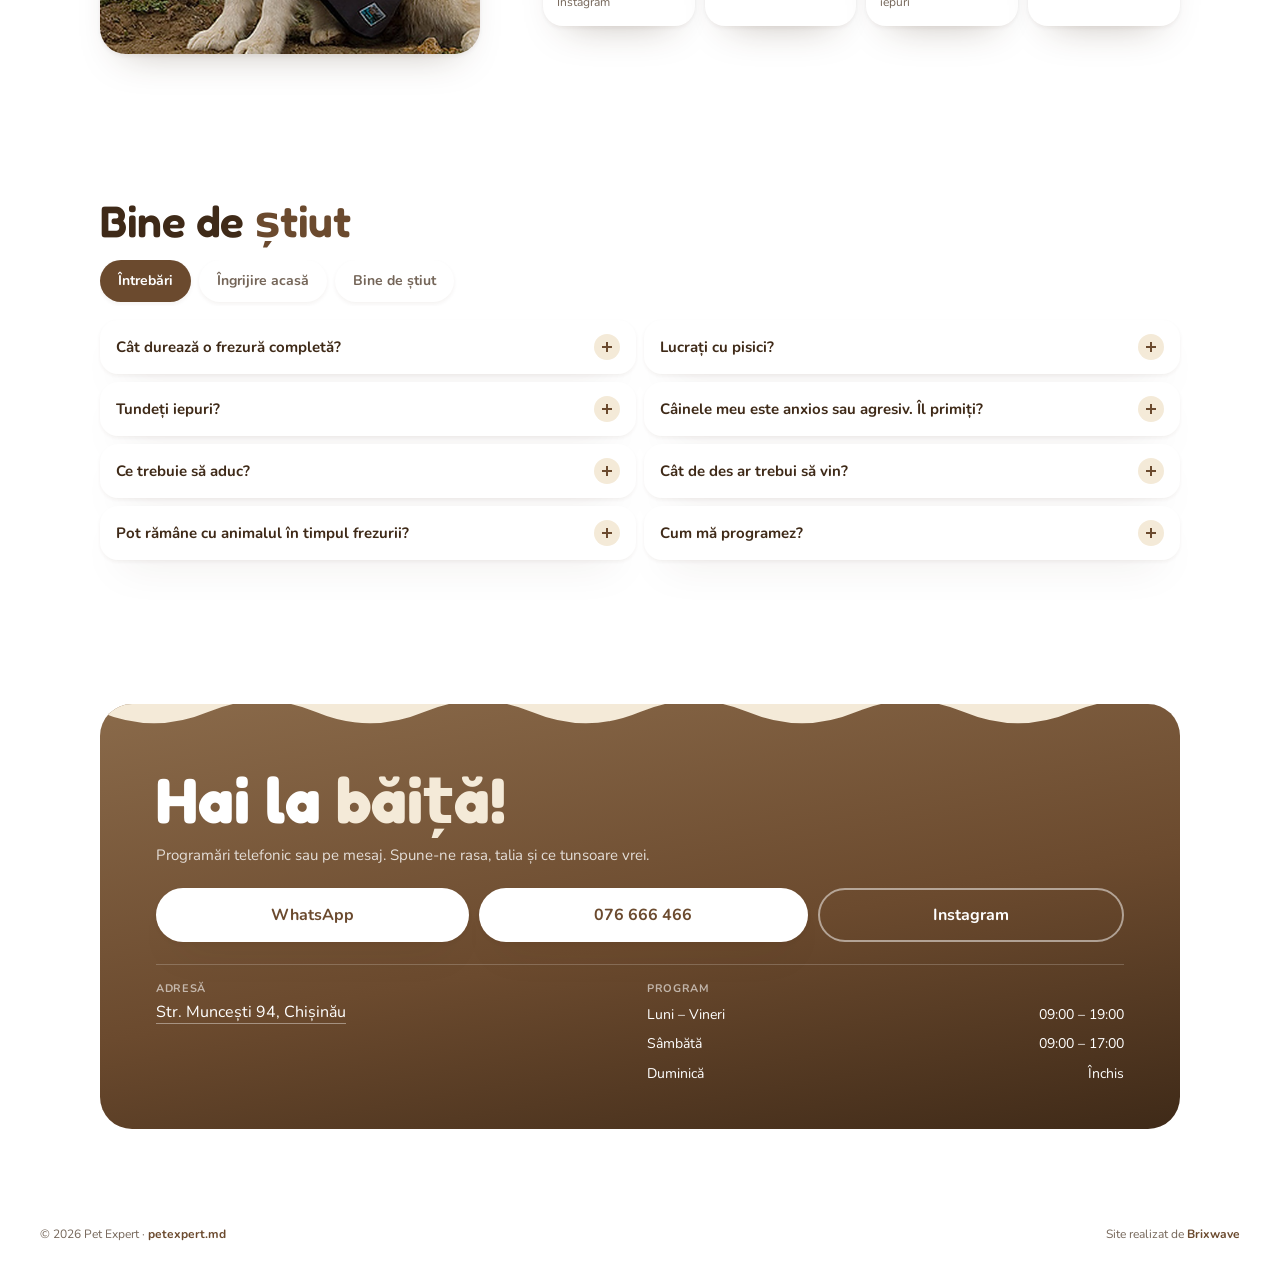
==== commit 38da846b: "Șase design-uri pe paleta logo-ului (crem, maro, alb) + trei stiluri noi - Re-mapare culori: Bubbles" ====
--- a/designs/01-bubbles/index.html
+++ b/designs/01-bubbles/index.html
@@ -5,7 +5,7 @@
 <meta name="viewport" content="width=device-width, initial-scale=1, viewport-fit=cover">
 <title>Pet Expert — Bubbles</title>
 <meta name="description" content="Pet Expert: salon de frezură pentru câini, pisici și iepuri în Chișinău, str. Muncești 94. Groomeri certificați. Programează-te la 076 666 466.">
-<meta name="theme-color" content="#dff1ff">
+<meta name="theme-color" content="#f4ead8">
 <link rel="preconnect" href="https://fonts.googleapis.com">
 <link rel="preconnect" href="https://fonts.gstatic.com" crossorigin>
 <link href="https://fonts.googleapis.com/css2?family=Fredoka:wght@400;500;600;700&family=Nunito:wght@400;600;700;800&display=swap" rel="stylesheet">
@@ -120,7 +120,7 @@
   <!-- CONTACT -->
   <section class="contact" id="contact">
     <div class="wrap contact__card">
-      <svg class="contact__foam" viewBox="0 0 400 40" preserveAspectRatio="none" aria-hidden="true"><path d="M0 30 Q 20 5 40 30 T 80 30 T 120 30 T 160 30 T 200 30 T 240 30 T 280 30 T 320 30 T 360 30 T 400 30 V 40 H 0 Z" fill="#eaf6ff"/></svg>
+      <svg class="contact__foam" viewBox="0 0 400 40" preserveAspectRatio="none" aria-hidden="true"><path d="M0 30 Q 20 5 40 30 T 80 30 T 120 30 T 160 30 T 200 30 T 240 30 T 280 30 T 320 30 T 360 30 T 400 30 V 40 H 0 Z" fill="#f4ead8"/></svg>
       <h2 class="contact__title">Hai la <em>băiță!</em></h2>
       <p>Programări telefonic sau pe mesaj. Spune-ne rasa, talia și ce tunsoare vrei.</p>
       <div class="contact__cta">
--- a/designs/01-bubbles/style.css
+++ b/designs/01-bubbles/style.css
@@ -1,16 +1,16 @@
 /* ============ BUBBLES — Pet Expert (mobile-first) ============ */
 :root{
-  --sky:#dff1ff; --sky-2:#c6e6ff; --water:#7cc4ff; --deep:#1c5fa8; --navy:#0f2f5c; --lav:#e9e4ff; --foam:#ffffff;
-  --ink:#16324f; --ink-70:rgba(22,50,79,.72); --ink-45:rgba(22,50,79,.45); --line:rgba(22,50,79,.12);
+  --sky:#f4ead8; --sky-2:#e9dcc4; --water:#9ccbc6; --deep:#6b4a2e; --navy:#3f2a18; --lav:#fbf6ec; --foam:#ffffff;
+  --ink:#3f2a18; --ink-70:rgba(63,42,24,.72); --ink-45:rgba(63,42,24,.45); --line:rgba(63,42,24,.12);
   --display:"Fredoka", system-ui, sans-serif; --sans:"Nunito", system-ui, sans-serif;
   --spring:cubic-bezier(.34,1.56,.64,1); --ease:cubic-bezier(.32,.72,0,1);
   --pad:20px; --r:26px; --dock:74px;
-  --shadow:0 2px 4px rgba(15,47,92,.06),0 20px 40px -24px rgba(15,47,92,.35);
+  --shadow:0 2px 4px rgba(63,42,24,.06),0 20px 40px -24px rgba(63,42,24,.35);
 }
 *,*::before,*::after{box-sizing:border-box}
 html{scroll-behavior:smooth}
 @media (prefers-reduced-motion:reduce){html{scroll-behavior:auto}}
-body{margin:0;background:linear-gradient(180deg,var(--sky) 0%,#f4f9ff 30%,#fff 100%) fixed;color:var(--ink);font:400 16px/1.55 var(--sans);-webkit-font-smoothing:antialiased;overflow-x:hidden;padding-bottom:calc(var(--dock) + env(safe-area-inset-bottom))}
+body{margin:0;background:linear-gradient(180deg,var(--sky) 0%,#faf5eb 30%,#fff 100%) fixed;color:var(--ink);font:400 16px/1.55 var(--sans);-webkit-font-smoothing:antialiased;overflow-x:hidden;padding-bottom:calc(var(--dock) + env(safe-area-inset-bottom))}
 img{display:block;max-width:100%;height:auto}
 a{color:inherit;text-decoration:none}
 ul,ol{margin:0;padding:0;list-style:none}
@@ -31,14 +31,14 @@
 .btn:hover{transform:translateY(-2px) scale(1.02)}
 .btn:active{transform:scale(.96);transition-duration:.08s}
 .btn--primary{background:var(--deep);color:#fff}
-.btn--primary:hover{background:#1a6fc4}
+.btn--primary:hover{background:#7d5836}
 .btn--ghost{background:rgba(255,255,255,.7);border-color:var(--line);box-shadow:none}
 .btn--light{background:#fff;color:var(--deep)}
 .btn--outline{background:transparent;color:#fff;border-color:rgba(255,255,255,.5);box-shadow:none}
 .btn--lg{min-height:54px;padding:14px 24px;font-size:16px}
 
 /* top */
-.top{position:sticky;top:0;z-index:30;display:flex;align-items:center;justify-content:space-between;gap:12px;padding:10px var(--pad);background:rgba(223,241,255,.75);backdrop-filter:blur(14px);-webkit-backdrop-filter:blur(14px)}
+.top{position:sticky;top:0;z-index:30;display:flex;align-items:center;justify-content:space-between;gap:12px;padding:10px var(--pad);background:rgba(244,234,216,.8);backdrop-filter:blur(14px);-webkit-backdrop-filter:blur(14px)}
 .brand{display:flex;align-items:center;gap:8px;font:700 19px/1 var(--display);color:var(--navy)}
 .brand__paw{width:22px;height:22px;border-radius:50% 50% 45% 45%;background:var(--deep);position:relative}
 .brand__paw::before,.brand__paw::after{content:"";position:absolute;width:8px;height:9px;border-radius:50%;background:var(--deep);top:-7px;left:-1px}
@@ -61,7 +61,7 @@
 .tub__photo{position:absolute;inset:0}
 .tub__photo img{width:100%;height:100%;object-fit:cover;transform:scale(1.04);transition:transform 1.6s var(--ease)}
 .tub:hover .tub__photo img{transform:none}
-.tub__water{position:absolute;left:-10%;right:-10%;bottom:-6%;height:34%;background:linear-gradient(180deg,rgba(124,196,255,.55),rgba(28,95,168,.65));border-radius:50% 50% 0 0/40% 40% 0 0;animation:slosh 5s ease-in-out infinite alternate;z-index:2;mix-blend-mode:multiply}
+.tub__water{position:absolute;left:-10%;right:-10%;bottom:-6%;height:34%;background:linear-gradient(180deg,rgba(156,203,198,.6),rgba(90,150,145,.7));border-radius:50% 50% 0 0/40% 40% 0 0;animation:slosh 5s ease-in-out infinite alternate;z-index:2;mix-blend-mode:multiply}
 @keyframes slosh{to{transform:translateX(4%) rotate(-2deg)}}
 .tub__foam{position:absolute;left:-2%;right:-2%;bottom:24%;width:104%;height:40px;z-index:3;animation:foam 4s ease-in-out infinite alternate}
 @keyframes foam{to{transform:translateX(-3%) translateY(3px)}}
@@ -77,8 +77,8 @@
 @keyframes wave{to{transform:translateX(-50%)}}
 .wave--flip svg{animation:wave-flip 14s linear infinite}
 @keyframes wave-flip{from{transform:scaleY(-1) translateX(0)}to{transform:scaleY(-1) translateX(-50%)}}
-.wave__p--a{fill:rgba(124,196,255,.35)}
-.wave__p--b{fill:rgba(124,196,255,.55)}
+.wave__p--a{fill:rgba(156,203,198,.35)}
+.wave__p--b{fill:rgba(156,203,198,.55)}
 
 /* pick */
 .pick__row{display:flex;gap:12px;margin-top:18px}
@@ -114,7 +114,7 @@
 .sq img{position:absolute;inset:0;width:100%;height:100%;object-fit:cover}
 .sq__before{position:absolute;inset:0;width:var(--x,55%);overflow:hidden}
 .sq__before img{width:auto;height:100%;max-width:none}
-.sq__foam{position:absolute;inset:0;background:radial-gradient(circle at 20% 30%,rgba(255,255,255,.95) 0 12%,transparent 13%),radial-gradient(circle at 60% 70%,rgba(255,255,255,.9) 0 16%,transparent 17%),radial-gradient(circle at 80% 20%,rgba(255,255,255,.9) 0 10%,transparent 11%),radial-gradient(circle at 35% 80%,rgba(255,255,255,.85) 0 9%,transparent 10%),radial-gradient(circle at 70% 45%,rgba(255,255,255,.8) 0 7%,transparent 8%),rgba(223,241,255,.72);backdrop-filter:blur(3px);-webkit-backdrop-filter:blur(3px)}
+.sq__foam{position:absolute;inset:0;background:radial-gradient(circle at 20% 30%,rgba(255,255,255,.95) 0 12%,transparent 13%),radial-gradient(circle at 60% 70%,rgba(255,255,255,.9) 0 16%,transparent 17%),radial-gradient(circle at 80% 20%,rgba(255,255,255,.9) 0 10%,transparent 11%),radial-gradient(circle at 35% 80%,rgba(255,255,255,.85) 0 9%,transparent 10%),radial-gradient(circle at 70% 45%,rgba(255,255,255,.8) 0 7%,transparent 8%),rgba(233,220,196,.75);backdrop-filter:blur(3px);-webkit-backdrop-filter:blur(3px)}
 .sq__range{position:absolute;inset:0;width:100%;height:100%;opacity:0;cursor:ew-resize;margin:0;z-index:3}
 .sq__tool{position:absolute;top:0;bottom:0;left:var(--x,55%);width:6px;background:#fff;transform:translateX(-50%);z-index:2;box-shadow:0 0 0 1px rgba(15,47,92,.15)}
 .sq__tool i{position:absolute;left:50%;top:50%;width:52px;height:52px;border-radius:50%;background:var(--deep);transform:translate(-50%,-50%);box-shadow:var(--shadow);display:grid;place-items:center}
@@ -149,7 +149,7 @@
 .msg:nth-child(even){justify-self:end;background:var(--deep);color:#fff;border-bottom-right-radius:6px}
 .msg:nth-child(even)::after{right:-6px;background:var(--deep)}
 .msg footer{margin-top:10px;font:700 12px/1.2 var(--sans);opacity:.75}
-.msg .stars{letter-spacing:2px;color:#ffb703;margin-left:6px}
+.msg .stars{letter-spacing:2px;color:#d9a35a;margin-left:6px}
 .msg.reveal{transform:translateY(16px) scale(.96)}
 
 /* team + stats */
@@ -184,10 +184,10 @@
 .ai.is-open .a{grid-template-rows:1fr}
 
 /* contact */
-.contact__card{position:relative;margin:0 var(--pad);padding:40px 22px 26px;border-radius:32px;background:linear-gradient(170deg,var(--water),var(--deep) 60%,var(--navy));color:#fff;overflow:hidden}
+.contact__card{position:relative;margin:0 var(--pad);padding:40px 22px 26px;border-radius:32px;background:linear-gradient(170deg,#8a6a4a,var(--deep) 55%,var(--navy));color:#fff;overflow:hidden}
 .contact__foam{position:absolute;left:0;top:-1px;width:100%;height:36px;transform:scaleY(-1)}
 .contact__title{font:700 clamp(34px,10vw,52px)/1 var(--display)}
-.contact__title em{color:#fff8c2}
+.contact__title em{color:#f4ead8}
 .contact__card>p{margin-top:12px;color:rgba(255,255,255,.8);font-size:15px}
 .contact__cta{display:grid;gap:10px;margin-top:20px}
 .contact__grid{display:grid;gap:14px;margin-top:22px;padding-top:18px;border-top:1px solid rgba(255,255,255,.2)}
